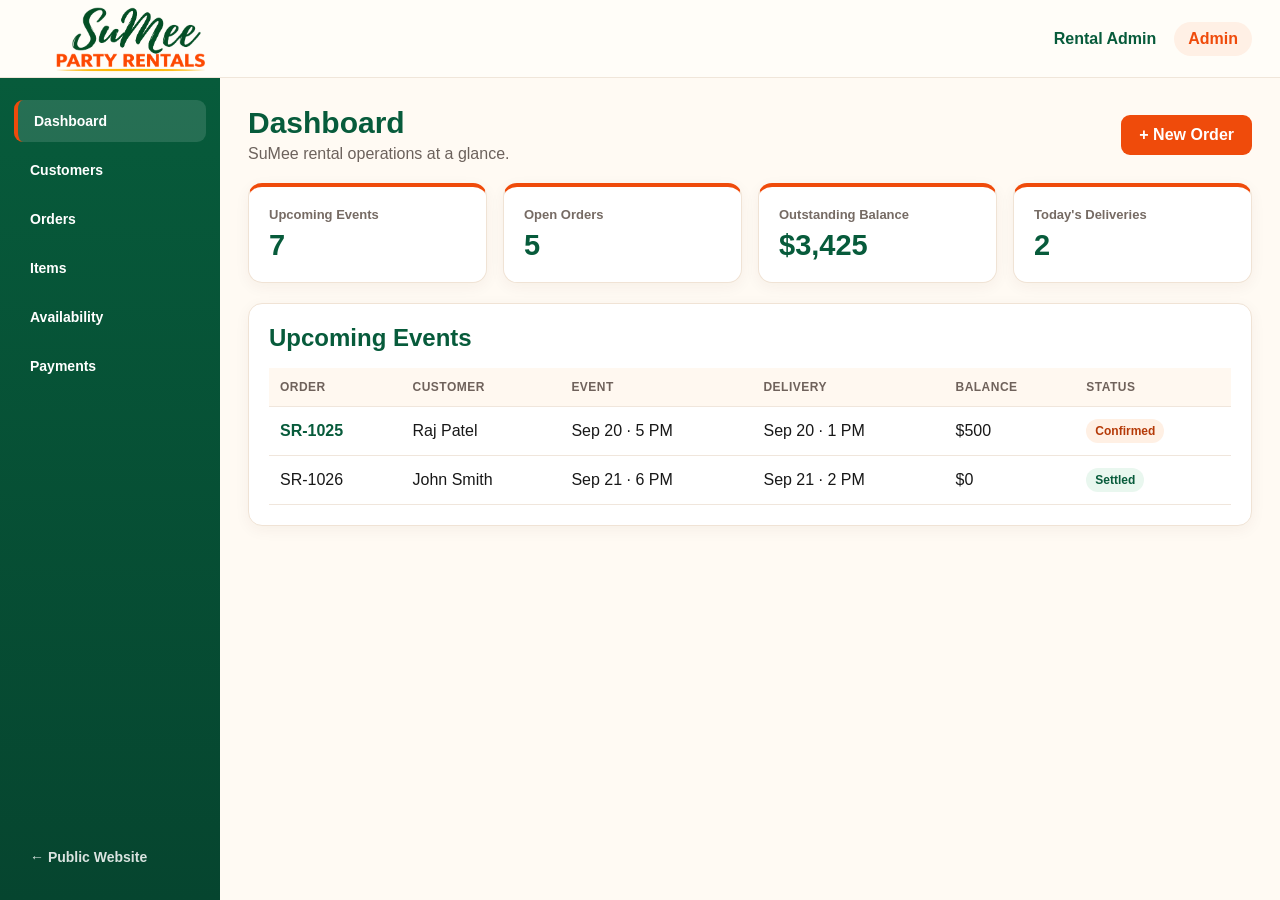
==== admin/index.html @ 7f3072c3 "Add files via upload" ====
<!doctype html><html><head><meta charset="utf-8"><meta name="viewport" content="width=device-width,initial-scale=1"><title>SuMee Admin</title><link rel="stylesheet" href="../css/styles.css"><link rel="stylesheet" href="admin.css"></head><body class="admin-body">
<header class="admin-header"><a href="../" class="admin-brand"><img src="../assets/images/sumee-logo.png" alt="SuMee Party Rentals"></a><div><strong>Rental Admin</strong><span class="admin-user">Admin</span></div></header>
<div class="admin-shell"><aside class="admin-sidebar"><button class="navtab active" data-page="dashboard">Dashboard</button><button class="navtab" data-page="customers">Customers</button><button class="navtab" data-page="orders">Orders</button><button class="navtab" data-page="items">Items</button><button class="navtab" data-page="availability">Availability</button><button class="navtab" data-page="payments">Payments</button><a href="../">← Public Website</a></aside><main class="admin-main">
<section class="page active" id="dashboard"><div class="page-head"><div><h1>Dashboard</h1><p>SuMee rental operations at a glance.</p></div><button class="primary" data-go="orders">+ New Order</button></div><div class="stats"><article><span>Upcoming Events</span><strong>7</strong></article><article><span>Open Orders</span><strong>5</strong></article><article><span>Outstanding Balance</span><strong>$3,425</strong></article><article><span>Today's Deliveries</span><strong>2</strong></article></div><div class="panel"><h2>Upcoming Events</h2><div class="table-wrap"><table><thead><tr><th>Order</th><th>Customer</th><th>Event</th><th>Delivery</th><th>Balance</th><th>Status</th></tr></thead><tbody><tr><td><a class="table-link">SR-1025</a></td><td>Raj Patel</td><td>Sep 20 · 5 PM</td><td>Sep 20 · 1 PM</td><td>$500</td><td><span class="pill confirmed">Confirmed</span></td></tr><tr><td>SR-1026</td><td>John Smith</td><td>Sep 21 · 6 PM</td><td>Sep 21 · 2 PM</td><td>$0</td><td><span class="pill settled">Settled</span></td></tr></tbody></table></div></div></section>
<section class="page" id="customers"><div class="page-head"><div><h1>Customers</h1><p>Customer details and rental history.</p></div><button class="primary" id="addCustomer">+ Add Customer</button></div><div class="toolbar"><input id="customerSearch" placeholder="Search name, phone, email or city..."></div><div class="panel"><div class="table-wrap"><table id="customerTable"><thead><tr><th>Customer</th><th>Phone</th><th>City</th><th>Email</th><th>Actions</th></tr></thead><tbody><tr><td>Raj Patel</td><td>469-555-1212</td><td>Frisco</td><td>raj@example.com</td><td><button class="text-btn" data-action="history">View Orders</button> <button class="text-btn" data-action="neworder">New Order</button></td></tr><tr><td>Amy Jones</td><td>972-555-1414</td><td>Prosper</td><td>amy@example.com</td><td><button class="text-btn" data-action="history">View Orders</button> <button class="text-btn" data-action="neworder">New Order</button></td></tr></tbody></table></div></div></section>
<section class="page" id="orders"><div class="page-head"><div><h1>Orders</h1><p>Create orders, reserve inventory and track balances.</p></div><button class="primary" id="showOrderForm">+ New Order</button></div><div class="panel order-form" id="orderForm"><h2>New Order <span class="order-number">SR-1028</span></h2><div class="form-grid"><label>Customer<select><option>Raj Patel</option><option>Amy Jones</option></select></label><label>Event Date / Time<input type="datetime-local" value="2026-10-10T17:00"></label><label>Event Address<input value="456 Event Drive"></label><label>Event City<input value="McKinney"></label><label>Delivery Requested<input type="datetime-local" value="2026-10-10T13:00"></label><label>Pickup Requested<input id="pickup" type="datetime-local" value="2026-10-11T10:00"></label></div><div class="release-note">Inventory available again: <strong id="releaseTime">Oct 11, 2026 · 12:00 PM</strong> <small>(pickup + 2 hours)</small></div><h3>Rental Items</h3><div class="table-wrap"><table id="orderItems"><thead><tr><th>Item</th><th>Available</th><th>Qty</th><th>Unit Price</th><th>Item Amount</th><th></th></tr></thead><tbody></tbody></table></div><button class="secondary" id="addItem">+ Add Item</button><div class="pricing"><label>Suggested Price<strong id="suggested">$0.00</strong></label><label>Setup Fee<input class="money" id="setup" type="number" value="100"></label><label>Delivery Fee<input class="money" id="delivery" type="number" value="75"></label><label>Discount<input class="money" id="discount" type="number" value="50"></label><label class="total">Total Amount<strong id="total">$125.00</strong></label><label>Amount Received<strong id="received">$0.00</strong></label><label class="balance">Amount Pending<strong id="pending">$125.00</strong></label></div><label>Notes<textarea placeholder="Internal order notes..."></textarea></label><div class="form-actions"><button class="secondary">Save Draft</button><button class="primary">Confirm Order</button></div></div><div class="panel"><h2>Recent Orders</h2><div class="table-wrap"><table><thead><tr><th>Order</th><th>Customer</th><th>Event</th><th>Total</th><th>Balance</th><th>Order Status</th><th>Payment</th></tr></thead><tbody><tr><td>SR-1027</td><td>Amy Jones</td><td>Sep 22</td><td>$975</td><td>$0</td><td>Confirmed</td><td><span class="pill settled">Settled</span></td></tr></tbody></table></div></div></section>
<section class="page" id="items"><div class="page-head"><div><h1>Items</h1><p>Manage rental inventory and standard pricing.</p></div><button class="primary" id="newItem">+ Add Item</button></div><div class="panel"><div class="table-wrap"><table><thead><tr><th>Item</th><th>Description</th><th>Total Qty</th><th>Unit Price</th><th>Active</th><th></th></tr></thead><tbody id="itemsBody"></tbody></table></div></div></section>
<section class="page" id="availability"><div class="page-head"><div><h1>Availability</h1><p>Check inventory for any rental window. Pickup includes your 2-hour return buffer.</p></div></div><div class="panel"><div class="availability-form"><label>Needed From<input type="datetime-local" value="2026-10-17T13:00"></label><label>Expected Pickup<input type="datetime-local" value="2026-10-18T10:00"></label><button class="primary">Check Availability</button></div><div class="table-wrap"><table><thead><tr><th>Item</th><th>Total</th><th>Reserved</th><th>Available</th></tr></thead><tbody><tr><td>White Resin Chair</td><td>150</td><td>50</td><td><strong>100</strong></td></tr><tr><td>6' Rectangle Table</td><td>25</td><td>12</td><td><strong>13</strong></td></tr><tr><td>20×30 Tent</td><td>2</td><td>2</td><td><strong class="danger">0</strong></td></tr></tbody></table></div></div></section>
<section class="page" id="payments"><div class="page-head"><div><h1>Payments</h1><p>Track deposits, partial payments and refunds.</p></div><button class="primary" id="addPayment">+ Add Payment</button></div><div class="panel"><div class="table-wrap"><table><thead><tr><th>Date</th><th>Order</th><th>Customer</th><th>Type</th><th>Method</th><th>Reference / Notes</th><th>Amount</th></tr></thead><tbody><tr><td>Sep 18</td><td>SR-1025</td><td>Raj Patel</td><td>Payment</td><td>Zelle</td><td>Deposit</td><td>$300</td></tr><tr><td>Sep 25</td><td>SR-1025</td><td>Raj Patel</td><td>Payment</td><td>Cash</td><td>Partial</td><td>$100</td></tr></tbody></table></div></div></section>
</main></div><dialog id="modal"><button class="modal-close">×</button><div id="modalContent"></div></dialog><script src="admin.js"></script></body></html>
---- css/styles.css ----
:root{
  --green:#075b3b; --green2:#0b7048; --orange:#ef4b0b; --red:#9f1418;
  --ink:#181818; --cream:#fffaf1; --line:#eed9c4; --white:#fff;
}
*{box-sizing:border-box}
html{scroll-behavior:smooth}
body{margin:0;font-family:Inter,Arial,sans-serif;color:var(--ink);background:#fffdf8}
img{max-width:100%;display:block}
a{text-decoration:none;color:inherit}
.container{width:min(1460px,94vw);margin:auto}

.site-header{position:sticky;top:0;z-index:50;background:rgba(255,253,248,.96);backdrop-filter:blur(9px);border-bottom:1px solid #f0e6da}
.nav-wrap{height:86px;display:flex;align-items:center;gap:24px}
.brand{width:300px;align-self:stretch;display:flex;align-items:center}
.brand img{width:275px;height:82px;object-fit:contain;object-position:left center}
.nav{display:flex;align-items:stretch;justify-content:center;gap:20px;flex:1;height:100%}
.nav a{display:flex;align-items:center;padding:0 6px;font-weight:600;font-size:14px;position:relative}
.nav a.active:after,.nav a:hover:after{content:"";height:4px;background:var(--orange);position:absolute;left:4px;right:4px;bottom:0}
.header-call{display:flex;align-items:center;gap:10px;background:var(--orange);color:#fff;padding:11px 22px;border-radius:40px;font-size:14px;line-height:1.25;box-shadow:0 8px 22px #ef4b0b25}
.header-call>span:first-child{font-size:25px}.menu-button{display:none;border:0;background:transparent;font-size:28px}

.hero{min-height:400px;position:relative;overflow:hidden;background:#fff3e5}
.hero-media{position:absolute;inset:0;background:
  linear-gradient(90deg,#fffaf1 0%,#fffaf1 24%,rgba(255,250,241,.96) 29%,rgba(255,250,241,.58) 38%,rgba(255,250,241,0) 51%),
  url("../assets/images/hero-event.jpg") center right/cover no-repeat}
.hero-grid{min-height:400px;display:grid;grid-template-columns:44% 56%;align-items:center;position:relative;z-index:1}
.hero-copy{padding:26px 0}
.hero-panel{max-width:560px;text-align:center}
.hero-panel h1{color:#8f1418;font-size:31px;line-height:1.18;margin:0 auto 16px;max-width:540px;font-weight:800}
.inventory-line{font-size:18px;font-weight:700;color:#064b32;margin:0 0 14px}
.tagline{font-family:Pacifico,cursive;color:var(--orange);font-size:28px;margin:0 0 18px}
.tagline span{font-family:Arial}
.hero-actions{display:flex;gap:14px;justify-content:center}
.btn{display:inline-flex;align-items:center;justify-content:center;gap:10px;color:#fff;border-radius:32px;min-height:57px;padding:9px 23px;font-weight:700;box-shadow:0 8px 20px #0001}
.btn-orange{background:var(--orange)}.btn-green{background:var(--green)}
.btn:first-letter{font-size:24px}.btn span{line-height:1.2}

.trust-strip{background:#fffaf4;border-top:1px solid #f5e5d3;border-bottom:1px solid #f4e1ce}
.trust-grid{min-height:75px;display:grid;grid-template-columns:repeat(5,1fr);align-items:center}
.trust-item{min-height:48px;display:flex;justify-content:center;align-items:center;gap:14px;font-size:14px;border-right:1px solid #e9d9c7}
.trust-item:last-child{border:0}.trust-icon{font-size:29px;color:var(--red)}
.trust-item strong{font-size:15px}

.content-section{padding:10px 0 0;background:linear-gradient(180deg,#fffdf8,#fffaf3)}
.section-title{display:flex;align-items:center;justify-content:center;gap:22px;margin:0 0 10px}
.section-title span{height:2px;flex:0 1 170px;background:linear-gradient(90deg,transparent,var(--orange))}
.section-title span:last-child{background:linear-gradient(90deg,var(--orange),transparent)}
.section-title h2,.quote-card h2,.events-block h3,.service-areas h3{font-family:Pacifico,cursive;color:var(--green);font-weight:400}
.section-title h2{font-size:32px;margin:0}.section-title.compact{margin-top:10px}
.main-layout{display:grid;grid-template-columns:minmax(0,1fr) 370px;gap:24px;align-items:start}
.rental-grid{display:grid;grid-template-columns:repeat(5,1fr);gap:15px}
.rental-card{border-radius:12px;overflow:hidden;background:#fff;box-shadow:0 4px 12px #0001}
.rental-card img{width:100%;aspect-ratio:1.45/1;object-fit:cover}
.rental-card div{background:linear-gradient(90deg,var(--red),var(--orange));color:#fff;text-align:center;padding:7px 5px;font-weight:800}

.event-service-row{display:grid;grid-template-columns:minmax(0,2fr) minmax(260px,.9fr);gap:22px;margin-top:11px}
.events-block h3,.service-areas h3{font-size:26px;margin:0 0 7px}
.event-types{display:grid;grid-template-columns:repeat(5,1fr);gap:10px}
.event-type{text-align:center;font-size:13px;font-weight:600}
.event-type img{width:100%;aspect-ratio:1.5/1;object-fit:cover;border-radius:8px;margin-bottom:4px}
.area-grid{display:grid;grid-template-columns:1fr 1fr;gap:8px 14px;font-size:15px}
.area-grid span{white-space:nowrap}.area-grid span::first-letter{color:var(--orange)}

.quote-card{position:sticky;top:100px;background:#fff;border:1px solid #f1e6dc;border-radius:16px;padding:14px 18px;box-shadow:0 5px 18px #57240d12}
.quote-card h2{text-align:center;font-size:35px;margin:0}.quote-card>p{text-align:center;font-size:13px;margin:1px 0 12px}
.form-row{display:grid;grid-template-columns:1fr 1fr;gap:10px;margin-bottom:10px}
input,select,textarea{width:100%;font:inherit;border:1px solid #d9d9d9;border-radius:8px;padding:11px 12px;background:#fff}
textarea{height:102px;resize:vertical;margin-bottom:10px}
.send-button{width:100%;border:0;background:var(--orange);color:#fff;border-radius:8px;padding:12px;font-size:17px;font-weight:800;cursor:pointer}
.contact-links{display:flex;flex-direction:column;gap:6px;margin-top:12px;font-size:12px;text-align:center;color:var(--green)}

.gallery-shell{position:relative;display:flex;align-items:center}
.gallery-track{display:flex;gap:12px;overflow:hidden;scroll-behavior:smooth;padding:3px 0;width:100%}
.gallery-card{flex:0 0 calc((100% - 48px)/5);border:0;padding:0;background:transparent;cursor:pointer}
.gallery-card img{width:100%;aspect-ratio:1.55/1;object-fit:cover;border-radius:9px;box-shadow:0 3px 10px #0002}
.gallery-arrow{position:absolute;z-index:2;width:38px;height:38px;border-radius:50%;border:0;background:var(--green);color:#fff;font-size:28px;display:grid;place-items:center;cursor:pointer;box-shadow:0 3px 12px #0002}
.gallery-arrow.left{left:-17px}.gallery-arrow.right{right:-17px}
.gallery-dots{display:flex;justify-content:center;gap:7px;margin:10px 0 0}
.gallery-dots span{width:8px;height:8px;border-radius:50%;background:#c7c3bd}.gallery-dots span.active{background:var(--orange)}

.about{margin:18px 0 30px;padding:18px 24px;border-top:1px solid var(--line);text-align:center}
.about h2{margin:0 0 5px;color:var(--green)}.about p{margin:0 auto;max-width:900px;color:#444;line-height:1.55}

footer{background:linear-gradient(90deg,#075c3c,#073f2d);color:#fff;padding:14px 0 8px}
.footer-row{display:grid;grid-template-columns:1fr 1.8fr 1.2fr;align-items:center;gap:20px}
.footer-brand,.footer-tagline{font-family:Pacifico,cursive;font-size:24px}.footer-tagline{text-align:right}
footer a{text-decoration:underline}.copyright{text-align:center;font-size:11px;margin-top:8px;opacity:.9}

dialog{border:0;border-radius:14px;padding:12px;background:#fff;max-width:min(1000px,92vw);box-shadow:0 20px 70px #0008}
dialog::backdrop{background:#000b}dialog img{max-height:78vh;margin:auto;border-radius:10px}
dialog p{text-align:center;margin:9px 35px 2px;font-weight:600}#dialogClose{position:absolute;right:8px;top:5px;border:0;background:#fff;border-radius:50%;width:34px;height:34px;font-size:25px;cursor:pointer}

@media(max-width:1100px){
  .brand{width:220px}.brand img{width:210px}.nav{gap:8px}.header-call{padding:10px 13px}
  .main-layout{grid-template-columns:1fr}.quote-card{position:static;max-width:650px;margin:18px auto}
  .rental-grid{grid-template-columns:repeat(3,1fr)}
}
@media(max-width:820px){
  .site-header{position:relative}.nav-wrap{height:76px}.brand{width:220px}
  .menu-button{display:block;margin-left:auto}.header-call{display:none}
  .nav{display:none;position:absolute;left:3vw;right:3vw;top:75px;height:auto;background:#fff;flex-direction:column;align-items:stretch;padding:12px;box-shadow:0 14px 30px #0002;border-radius:10px}
  .nav.open{display:flex}.nav a{padding:12px}
  .hero-media{background:linear-gradient(180deg,rgba(255,250,241,.88),rgba(255,250,241,.82)),url("../assets/images/hero-event.jpg") center/cover}
  .hero-grid{grid-template-columns:1fr;min-height:430px}.hero-panel{margin:auto}.hero-copy{padding:32px 12px}
  .trust-grid{grid-template-columns:repeat(2,1fr)}.trust-item{border-bottom:1px solid #e9d9c7}
  .rental-grid{grid-template-columns:repeat(2,1fr)}
  .event-service-row{grid-template-columns:1fr}.event-types{grid-template-columns:repeat(3,1fr)}
  .gallery-card{flex-basis:calc((100% - 24px)/3)}.footer-row{grid-template-columns:1fr;text-align:center}.footer-tagline{text-align:center}
}
@media(max-width:520px){
  .container{width:min(94vw,100%)}
  .brand img{width:190px}.hero-panel h1{font-size:25px}.inventory-line{font-size:15px}.tagline{font-size:23px}
  .hero-actions{flex-direction:column;align-items:center}.btn{width:min(310px,100%)}
  .trust-grid{grid-template-columns:1fr 1fr}.trust-item{justify-content:flex-start;padding-left:15px}
  .rental-grid{grid-template-columns:1fr 1fr;gap:9px}.event-types{grid-template-columns:1fr 1fr}
  .gallery-card{flex-basis:calc((100% - 12px)/2)}.form-row{grid-template-columns:1fr}
}
---- admin/admin.css ----
.admin-body{background:#fffaf3}.admin-header{height:78px;display:flex;align-items:center;justify-content:space-between;padding:0 28px;background:rgba(255,253,248,.98);border-bottom:1px solid #f0e6da;position:sticky;top:0;z-index:10}.admin-brand img{width:205px;height:68px;object-fit:contain}.admin-header>div{display:flex;gap:18px;align-items:center;color:var(--green)}.admin-user{background:#fff0e5;color:var(--orange);padding:8px 14px;border-radius:20px;font-weight:700}.admin-shell{display:grid;grid-template-columns:220px 1fr;min-height:calc(100vh - 78px)}.admin-sidebar{background:linear-gradient(180deg,var(--green),#06452f);padding:22px 14px;display:flex;flex-direction:column;gap:7px}.admin-sidebar button,.admin-sidebar a{border:0;background:transparent;color:#fff;text-align:left;padding:13px 16px;border-radius:9px;font-weight:700;cursor:pointer;font-size:14px}.admin-sidebar button:hover,.admin-sidebar button.active{background:#ffffff20;border-left:4px solid var(--orange)}.admin-sidebar a{margin-top:auto;opacity:.85}.admin-main{padding:28px;max-width:1500px;width:100%}.page{display:none}.page.active{display:block}.page-head{display:flex;align-items:center;justify-content:space-between;margin-bottom:20px}.page-head h1{margin:0;color:var(--green);font-size:30px}.page-head p{margin:5px 0 0;color:#6c625c}.primary,.secondary,.text-btn{cursor:pointer;font:inherit}.primary{border:0;background:var(--orange);color:#fff;padding:11px 18px;border-radius:9px;font-weight:800}.secondary{border:1px solid var(--green);background:#fff;color:var(--green);padding:9px 14px;border-radius:8px;font-weight:800}.text-btn{border:0;background:none;color:var(--green);font-weight:800;padding:3px}.stats{display:grid;grid-template-columns:repeat(4,1fr);gap:16px;margin-bottom:20px}.stats article,.panel{background:#fff;border:1px solid #f0e3d5;border-radius:14px;box-shadow:0 4px 15px #57240d0d}.stats article{padding:20px;border-top:4px solid var(--orange)}.stats span{display:block;color:#766b64;font-size:13px;font-weight:700}.stats strong{display:block;color:var(--green);font-size:29px;margin-top:7px}.panel{padding:20px;margin-bottom:20px}.panel h2{color:var(--green);margin:0 0 16px}.panel h3{color:var(--green);margin:24px 0 10px}.table-wrap{overflow:auto}table{width:100%;border-collapse:collapse;min-width:680px}th{text-align:left;color:#6f625b;font-size:12px;text-transform:uppercase;letter-spacing:.04em;background:#fff8f0}th,td{padding:12px 11px;border-bottom:1px solid #f0e6dc}tbody tr:hover{background:#fffaf4}.table-link{color:var(--green);font-weight:800}.pill{display:inline-block;padding:5px 9px;border-radius:20px;font-size:12px;font-weight:800}.pill.confirmed{background:#fff0e4;color:#b53a08}.pill.settled{background:#e9f7ef;color:var(--green)}.toolbar{margin-bottom:14px}.toolbar input{max-width:480px}.form-grid{display:grid;grid-template-columns:repeat(2,1fr);gap:13px}.form-grid label,.availability-form label,.order-form>label{font-size:13px;font-weight:700;color:#5e544e}.form-grid input,.form-grid select{margin-top:5px}.release-note{margin:14px 0;padding:11px 13px;background:#edf7f1;border-left:4px solid var(--green);border-radius:6px}.release-note small{color:#70655f}.pricing{width:min(520px,100%);margin:20px 0 20px auto;background:#fffaf4;border:1px solid #f0dfcf;border-radius:12px;padding:15px}.pricing label{display:grid;grid-template-columns:1fr 150px;align-items:center;min-height:42px;border-bottom:1px solid #f0e3d8}.pricing label:last-child{border:0}.pricing strong{text-align:right}.pricing .money{height:34px;padding:6px;text-align:right}.pricing .total{font-size:17px;color:var(--green);font-weight:800}.pricing .balance{font-size:17px;color:var(--red);font-weight:800}.form-actions{display:flex;justify-content:flex-end;gap:10px;margin-top:14px}.order-number{float:right;font-size:14px;color:var(--orange);background:#fff0e5;padding:7px 10px;border-radius:20px}.availability-form{display:grid;grid-template-columns:1fr 1fr auto;gap:12px;align-items:end;margin-bottom:20px}.danger{color:var(--red)}dialog{width:min(620px,92vw);padding:24px}dialog .modal-close{position:absolute;right:12px;top:10px;border:0;background:none;font-size:25px;cursor:pointer}.modal-grid{display:grid;grid-template-columns:1fr 1fr;gap:12px}.modal-grid label{font-size:13px;font-weight:700}.modal-grid input,.modal-grid select{margin-top:5px}.modal-grid .wide{grid-column:1/-1}.modal-actions{display:flex;justify-content:flex-end;gap:8px;margin-top:18px}
@media(max-width:900px){.admin-shell{grid-template-columns:1fr}.admin-sidebar{flex-direction:row;overflow:auto;padding:9px;position:sticky;top:78px;z-index:8}.admin-sidebar button,.admin-sidebar a{white-space:nowrap;padding:10px}.admin-sidebar a{margin:0}.stats{grid-template-columns:1fr 1fr}.admin-main{padding:18px}.availability-form{grid-template-columns:1fr 1fr}.availability-form button{grid-column:1/-1}.form-grid{grid-template-columns:1fr}}
@media(max-width:540px){.admin-header{padding:0 12px}.admin-brand img{width:155px}.admin-header strong{display:none}.stats{grid-template-columns:1fr}.page-head{align-items:flex-start;gap:12px}.page-head .primary{white-space:nowrap}.admin-main{padding:12px}.modal-grid{grid-template-columns:1fr}.modal-grid .wide{grid-column:auto}}
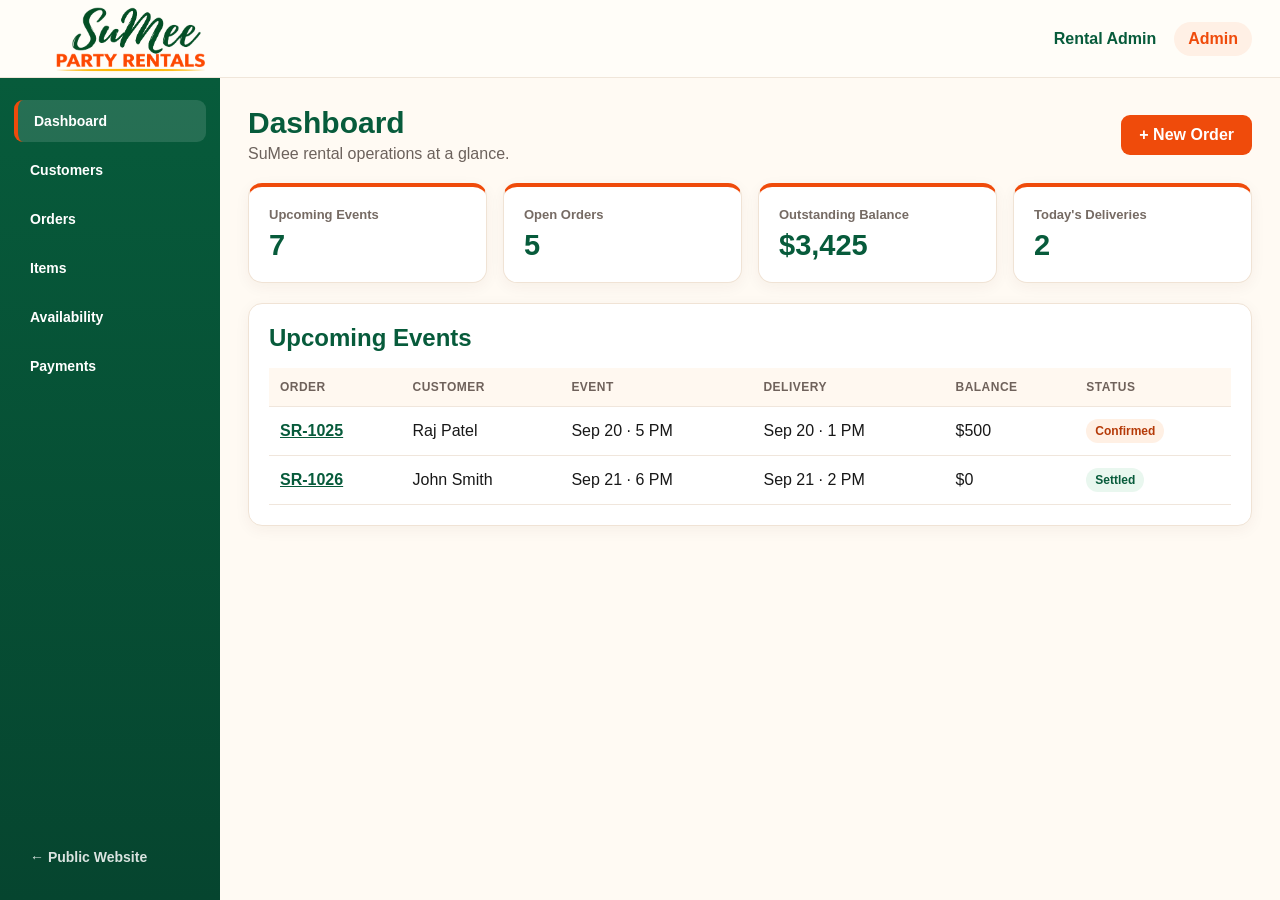
==== commit 33617768: "Add files via upload" ====
--- a/admin/index.html
+++ b/admin/index.html
@@ -1,9 +1,9 @@
 <!doctype html><html><head><meta charset="utf-8"><meta name="viewport" content="width=device-width,initial-scale=1"><title>SuMee Admin</title><link rel="stylesheet" href="../css/styles.css"><link rel="stylesheet" href="admin.css"></head><body class="admin-body">
 <header class="admin-header"><a href="../" class="admin-brand"><img src="../assets/images/sumee-logo.png" alt="SuMee Party Rentals"></a><div><strong>Rental Admin</strong><span class="admin-user">Admin</span></div></header>
 <div class="admin-shell"><aside class="admin-sidebar"><button class="navtab active" data-page="dashboard">Dashboard</button><button class="navtab" data-page="customers">Customers</button><button class="navtab" data-page="orders">Orders</button><button class="navtab" data-page="items">Items</button><button class="navtab" data-page="availability">Availability</button><button class="navtab" data-page="payments">Payments</button><a href="../">← Public Website</a></aside><main class="admin-main">
-<section class="page active" id="dashboard"><div class="page-head"><div><h1>Dashboard</h1><p>SuMee rental operations at a glance.</p></div><button class="primary" data-go="orders">+ New Order</button></div><div class="stats"><article><span>Upcoming Events</span><strong>7</strong></article><article><span>Open Orders</span><strong>5</strong></article><article><span>Outstanding Balance</span><strong>$3,425</strong></article><article><span>Today's Deliveries</span><strong>2</strong></article></div><div class="panel"><h2>Upcoming Events</h2><div class="table-wrap"><table><thead><tr><th>Order</th><th>Customer</th><th>Event</th><th>Delivery</th><th>Balance</th><th>Status</th></tr></thead><tbody><tr><td><a class="table-link">SR-1025</a></td><td>Raj Patel</td><td>Sep 20 · 5 PM</td><td>Sep 20 · 1 PM</td><td>$500</td><td><span class="pill confirmed">Confirmed</span></td></tr><tr><td>SR-1026</td><td>John Smith</td><td>Sep 21 · 6 PM</td><td>Sep 21 · 2 PM</td><td>$0</td><td><span class="pill settled">Settled</span></td></tr></tbody></table></div></div></section>
+<section class="page active" id="dashboard"><div class="page-head"><div><h1>Dashboard</h1><p>SuMee rental operations at a glance.</p></div><button class="primary" data-go="orders">+ New Order</button></div><div class="stats"><article><span>Upcoming Events</span><strong>7</strong></article><article><span>Open Orders</span><strong>5</strong></article><article><span>Outstanding Balance</span><strong>$3,425</strong></article><article><span>Today's Deliveries</span><strong>2</strong></article></div><div class="panel"><h2>Upcoming Events</h2><div class="table-wrap"><table><thead><tr><th>Order</th><th>Customer</th><th>Event</th><th>Delivery</th><th>Balance</th><th>Status</th></tr></thead><tbody><tr><td><button class="order-link" data-order-id="SR-1025">SR-1025</button></td><td>Raj Patel</td><td>Sep 20 · 5 PM</td><td>Sep 20 · 1 PM</td><td>$500</td><td><span class="pill confirmed">Confirmed</span></td></tr><tr><td><button class="order-link" data-order-id="SR-1026">SR-1026</button></td><td>John Smith</td><td>Sep 21 · 6 PM</td><td>Sep 21 · 2 PM</td><td>$0</td><td><span class="pill settled">Settled</span></td></tr></tbody></table></div></div></section>
 <section class="page" id="customers"><div class="page-head"><div><h1>Customers</h1><p>Customer details and rental history.</p></div><button class="primary" id="addCustomer">+ Add Customer</button></div><div class="toolbar"><input id="customerSearch" placeholder="Search name, phone, email or city..."></div><div class="panel"><div class="table-wrap"><table id="customerTable"><thead><tr><th>Customer</th><th>Phone</th><th>City</th><th>Email</th><th>Actions</th></tr></thead><tbody><tr><td>Raj Patel</td><td>469-555-1212</td><td>Frisco</td><td>raj@example.com</td><td><button class="text-btn" data-action="history">View Orders</button> <button class="text-btn" data-action="neworder">New Order</button></td></tr><tr><td>Amy Jones</td><td>972-555-1414</td><td>Prosper</td><td>amy@example.com</td><td><button class="text-btn" data-action="history">View Orders</button> <button class="text-btn" data-action="neworder">New Order</button></td></tr></tbody></table></div></div></section>
-<section class="page" id="orders"><div class="page-head"><div><h1>Orders</h1><p>Create orders, reserve inventory and track balances.</p></div><button class="primary" id="showOrderForm">+ New Order</button></div><div class="panel order-form" id="orderForm"><h2>New Order <span class="order-number">SR-1028</span></h2><div class="form-grid"><label>Customer<select><option>Raj Patel</option><option>Amy Jones</option></select></label><label>Event Date / Time<input type="datetime-local" value="2026-10-10T17:00"></label><label>Event Address<input value="456 Event Drive"></label><label>Event City<input value="McKinney"></label><label>Delivery Requested<input type="datetime-local" value="2026-10-10T13:00"></label><label>Pickup Requested<input id="pickup" type="datetime-local" value="2026-10-11T10:00"></label></div><div class="release-note">Inventory available again: <strong id="releaseTime">Oct 11, 2026 · 12:00 PM</strong> <small>(pickup + 2 hours)</small></div><h3>Rental Items</h3><div class="table-wrap"><table id="orderItems"><thead><tr><th>Item</th><th>Available</th><th>Qty</th><th>Unit Price</th><th>Item Amount</th><th></th></tr></thead><tbody></tbody></table></div><button class="secondary" id="addItem">+ Add Item</button><div class="pricing"><label>Suggested Price<strong id="suggested">$0.00</strong></label><label>Setup Fee<input class="money" id="setup" type="number" value="100"></label><label>Delivery Fee<input class="money" id="delivery" type="number" value="75"></label><label>Discount<input class="money" id="discount" type="number" value="50"></label><label class="total">Total Amount<strong id="total">$125.00</strong></label><label>Amount Received<strong id="received">$0.00</strong></label><label class="balance">Amount Pending<strong id="pending">$125.00</strong></label></div><label>Notes<textarea placeholder="Internal order notes..."></textarea></label><div class="form-actions"><button class="secondary">Save Draft</button><button class="primary">Confirm Order</button></div></div><div class="panel"><h2>Recent Orders</h2><div class="table-wrap"><table><thead><tr><th>Order</th><th>Customer</th><th>Event</th><th>Total</th><th>Balance</th><th>Order Status</th><th>Payment</th></tr></thead><tbody><tr><td>SR-1027</td><td>Amy Jones</td><td>Sep 22</td><td>$975</td><td>$0</td><td>Confirmed</td><td><span class="pill settled">Settled</span></td></tr></tbody></table></div></div></section>
+<section class="page" id="orders"><div class="page-head"><div><h1>Orders</h1><p>Create orders, reserve inventory and track balances.</p></div><button class="primary" id="showOrderForm">+ New Order</button></div><div class="panel order-form" id="orderForm"><h2>New Order <span class="order-number">SR-1028</span></h2><div class="form-grid"><label>Customer<select><option>Raj Patel</option><option>Amy Jones</option></select></label><label>Event Date / Time<input type="datetime-local" value="2026-10-10T17:00"></label><label>Event Address<input value="456 Event Drive"></label><label>Event City<input value="McKinney"></label><label>Delivery Requested<input type="datetime-local" value="2026-10-10T13:00"></label><label>Pickup Requested<input id="pickup" type="datetime-local" value="2026-10-11T10:00"></label></div><div class="release-note">Inventory available again: <strong id="releaseTime">Oct 11, 2026 · 12:00 PM</strong> <small>(pickup + 2 hours)</small></div><h3>Rental Items</h3><div class="table-wrap"><table id="orderItems"><thead><tr><th>Item</th><th>Available</th><th>Qty</th><th>Unit Price</th><th>Item Amount</th><th></th></tr></thead><tbody></tbody></table></div><button class="secondary" id="addItem">+ Add Item</button><div class="pricing"><label>Suggested Price<strong id="suggested">$0.00</strong></label><label>Setup Fee<input class="money" id="setup" type="number" value="100"></label><label>Delivery Fee<input class="money" id="delivery" type="number" value="75"></label><label>Discount<input class="money" id="discount" type="number" value="50"></label><label class="total">Total Amount<strong id="total">$125.00</strong></label><label>Amount Received<strong id="received">$0.00</strong></label><label class="balance">Amount Pending<strong id="pending">$125.00</strong></label></div><label>Notes<textarea placeholder="Internal order notes..."></textarea></label><div class="form-actions"><button class="secondary">Save Draft</button><button class="primary">Confirm Order</button></div></div><div class="panel"><h2>Recent Orders</h2><div class="table-wrap"><table><thead><tr><th>Order</th><th>Customer</th><th>Event</th><th>Total</th><th>Balance</th><th>Order Status</th><th>Payment</th></tr></thead><tbody><tr><td><button class="order-link" data-order-id="SR-1027">SR-1027</button></td><td>Amy Jones</td><td>Sep 22</td><td>$975</td><td>$0</td><td>Confirmed</td><td><span class="pill settled">Settled</span></td></tr></tbody></table></div></div></section>
 <section class="page" id="items"><div class="page-head"><div><h1>Items</h1><p>Manage rental inventory and standard pricing.</p></div><button class="primary" id="newItem">+ Add Item</button></div><div class="panel"><div class="table-wrap"><table><thead><tr><th>Item</th><th>Description</th><th>Total Qty</th><th>Unit Price</th><th>Active</th><th></th></tr></thead><tbody id="itemsBody"></tbody></table></div></div></section>
 <section class="page" id="availability"><div class="page-head"><div><h1>Availability</h1><p>Check inventory for any rental window. Pickup includes your 2-hour return buffer.</p></div></div><div class="panel"><div class="availability-form"><label>Needed From<input type="datetime-local" value="2026-10-17T13:00"></label><label>Expected Pickup<input type="datetime-local" value="2026-10-18T10:00"></label><button class="primary">Check Availability</button></div><div class="table-wrap"><table><thead><tr><th>Item</th><th>Total</th><th>Reserved</th><th>Available</th></tr></thead><tbody><tr><td>White Resin Chair</td><td>150</td><td>50</td><td><strong>100</strong></td></tr><tr><td>6' Rectangle Table</td><td>25</td><td>12</td><td><strong>13</strong></td></tr><tr><td>20×30 Tent</td><td>2</td><td>2</td><td><strong class="danger">0</strong></td></tr></tbody></table></div></div></section>
 <section class="page" id="payments"><div class="page-head"><div><h1>Payments</h1><p>Track deposits, partial payments and refunds.</p></div><button class="primary" id="addPayment">+ Add Payment</button></div><div class="panel"><div class="table-wrap"><table><thead><tr><th>Date</th><th>Order</th><th>Customer</th><th>Type</th><th>Method</th><th>Reference / Notes</th><th>Amount</th></tr></thead><tbody><tr><td>Sep 18</td><td>SR-1025</td><td>Raj Patel</td><td>Payment</td><td>Zelle</td><td>Deposit</td><td>$300</td></tr><tr><td>Sep 25</td><td>SR-1025</td><td>Raj Patel</td><td>Payment</td><td>Cash</td><td>Partial</td><td>$100</td></tr></tbody></table></div></div></section>
--- a/admin/admin.css
+++ b/admin/admin.css
@@ -1,3 +1,9 @@
 .admin-body{background:#fffaf3}.admin-header{height:78px;display:flex;align-items:center;justify-content:space-between;padding:0 28px;background:rgba(255,253,248,.98);border-bottom:1px solid #f0e6da;position:sticky;top:0;z-index:10}.admin-brand img{width:205px;height:68px;object-fit:contain}.admin-header>div{display:flex;gap:18px;align-items:center;color:var(--green)}.admin-user{background:#fff0e5;color:var(--orange);padding:8px 14px;border-radius:20px;font-weight:700}.admin-shell{display:grid;grid-template-columns:220px 1fr;min-height:calc(100vh - 78px)}.admin-sidebar{background:linear-gradient(180deg,var(--green),#06452f);padding:22px 14px;display:flex;flex-direction:column;gap:7px}.admin-sidebar button,.admin-sidebar a{border:0;background:transparent;color:#fff;text-align:left;padding:13px 16px;border-radius:9px;font-weight:700;cursor:pointer;font-size:14px}.admin-sidebar button:hover,.admin-sidebar button.active{background:#ffffff20;border-left:4px solid var(--orange)}.admin-sidebar a{margin-top:auto;opacity:.85}.admin-main{padding:28px;max-width:1500px;width:100%}.page{display:none}.page.active{display:block}.page-head{display:flex;align-items:center;justify-content:space-between;margin-bottom:20px}.page-head h1{margin:0;color:var(--green);font-size:30px}.page-head p{margin:5px 0 0;color:#6c625c}.primary,.secondary,.text-btn{cursor:pointer;font:inherit}.primary{border:0;background:var(--orange);color:#fff;padding:11px 18px;border-radius:9px;font-weight:800}.secondary{border:1px solid var(--green);background:#fff;color:var(--green);padding:9px 14px;border-radius:8px;font-weight:800}.text-btn{border:0;background:none;color:var(--green);font-weight:800;padding:3px}.stats{display:grid;grid-template-columns:repeat(4,1fr);gap:16px;margin-bottom:20px}.stats article,.panel{background:#fff;border:1px solid #f0e3d5;border-radius:14px;box-shadow:0 4px 15px #57240d0d}.stats article{padding:20px;border-top:4px solid var(--orange)}.stats span{display:block;color:#766b64;font-size:13px;font-weight:700}.stats strong{display:block;color:var(--green);font-size:29px;margin-top:7px}.panel{padding:20px;margin-bottom:20px}.panel h2{color:var(--green);margin:0 0 16px}.panel h3{color:var(--green);margin:24px 0 10px}.table-wrap{overflow:auto}table{width:100%;border-collapse:collapse;min-width:680px}th{text-align:left;color:#6f625b;font-size:12px;text-transform:uppercase;letter-spacing:.04em;background:#fff8f0}th,td{padding:12px 11px;border-bottom:1px solid #f0e6dc}tbody tr:hover{background:#fffaf4}.table-link{color:var(--green);font-weight:800}.pill{display:inline-block;padding:5px 9px;border-radius:20px;font-size:12px;font-weight:800}.pill.confirmed{background:#fff0e4;color:#b53a08}.pill.settled{background:#e9f7ef;color:var(--green)}.toolbar{margin-bottom:14px}.toolbar input{max-width:480px}.form-grid{display:grid;grid-template-columns:repeat(2,1fr);gap:13px}.form-grid label,.availability-form label,.order-form>label{font-size:13px;font-weight:700;color:#5e544e}.form-grid input,.form-grid select{margin-top:5px}.release-note{margin:14px 0;padding:11px 13px;background:#edf7f1;border-left:4px solid var(--green);border-radius:6px}.release-note small{color:#70655f}.pricing{width:min(520px,100%);margin:20px 0 20px auto;background:#fffaf4;border:1px solid #f0dfcf;border-radius:12px;padding:15px}.pricing label{display:grid;grid-template-columns:1fr 150px;align-items:center;min-height:42px;border-bottom:1px solid #f0e3d8}.pricing label:last-child{border:0}.pricing strong{text-align:right}.pricing .money{height:34px;padding:6px;text-align:right}.pricing .total{font-size:17px;color:var(--green);font-weight:800}.pricing .balance{font-size:17px;color:var(--red);font-weight:800}.form-actions{display:flex;justify-content:flex-end;gap:10px;margin-top:14px}.order-number{float:right;font-size:14px;color:var(--orange);background:#fff0e5;padding:7px 10px;border-radius:20px}.availability-form{display:grid;grid-template-columns:1fr 1fr auto;gap:12px;align-items:end;margin-bottom:20px}.danger{color:var(--red)}dialog{width:min(620px,92vw);padding:24px}dialog .modal-close{position:absolute;right:12px;top:10px;border:0;background:none;font-size:25px;cursor:pointer}.modal-grid{display:grid;grid-template-columns:1fr 1fr;gap:12px}.modal-grid label{font-size:13px;font-weight:700}.modal-grid input,.modal-grid select{margin-top:5px}.modal-grid .wide{grid-column:1/-1}.modal-actions{display:flex;justify-content:flex-end;gap:8px;margin-top:18px}
 @media(max-width:900px){.admin-shell{grid-template-columns:1fr}.admin-sidebar{flex-direction:row;overflow:auto;padding:9px;position:sticky;top:78px;z-index:8}.admin-sidebar button,.admin-sidebar a{white-space:nowrap;padding:10px}.admin-sidebar a{margin:0}.stats{grid-template-columns:1fr 1fr}.admin-main{padding:18px}.availability-form{grid-template-columns:1fr 1fr}.availability-form button{grid-column:1/-1}.form-grid{grid-template-columns:1fr}}
 @media(max-width:540px){.admin-header{padding:0 12px}.admin-brand img{width:155px}.admin-header strong{display:none}.stats{grid-template-columns:1fr}.page-head{align-items:flex-start;gap:12px}.page-head .primary{white-space:nowrap}.admin-main{padding:12px}.modal-grid{grid-template-columns:1fr}.modal-grid .wide{grid-column:auto}}
+
+/* Order detail links and printable packing sheet */
+.order-link{background:none;border:0;padding:0;color:var(--green,#285943);font:inherit;font-weight:800;text-decoration:underline;cursor:pointer}.order-link:hover{color:var(--orange,#d86f2d)}
+.order-detail-head{display:flex;justify-content:space-between;gap:16px;align-items:flex-start;margin-bottom:16px}.order-detail-actions{display:flex;gap:8px;flex-wrap:wrap}.order-meta{display:grid;grid-template-columns:repeat(2,minmax(0,1fr));gap:10px 22px;margin:14px 0 20px}.order-meta div{padding:8px 0;border-bottom:1px solid #eee}.order-meta span{display:block;font-size:.78rem;color:#6d6d6d;text-transform:uppercase;letter-spacing:.04em}.order-meta strong{display:block;margin-top:3px}.packing-title{margin-top:20px}.order-summary{margin-left:auto;max-width:360px;margin-top:16px}.order-summary div{display:flex;justify-content:space-between;padding:5px 0}.order-summary .grand-total{font-size:1.08rem;font-weight:800;border-top:2px solid #ddd;margin-top:5px;padding-top:9px}.order-notes{margin-top:18px;padding:12px;background:#faf7ef;border-radius:8px}
+@media(max-width:650px){.order-detail-head{display:block}.order-detail-actions{margin-top:12px}.order-meta{grid-template-columns:1fr}}
+@media print{body *{visibility:hidden!important}#modal,#modal *{visibility:visible!important}#modal{position:absolute!important;inset:0!important;width:100%!important;max-width:none!important;height:auto!important;max-height:none!important;margin:0!important;border:0!important;box-shadow:none!important;padding:20px!important;overflow:visible!important;background:#fff!important}#modal::backdrop,.modal-close,.order-detail-actions{display:none!important}.order-link{text-decoration:none!important;color:#000!important}.admin-header,.admin-sidebar{display:none!important}.order-meta{grid-template-columns:1fr 1fr!important}table{width:100%!important;border-collapse:collapse!important}th,td{border-bottom:1px solid #bbb!important;padding:7px!important;text-align:left!important}}
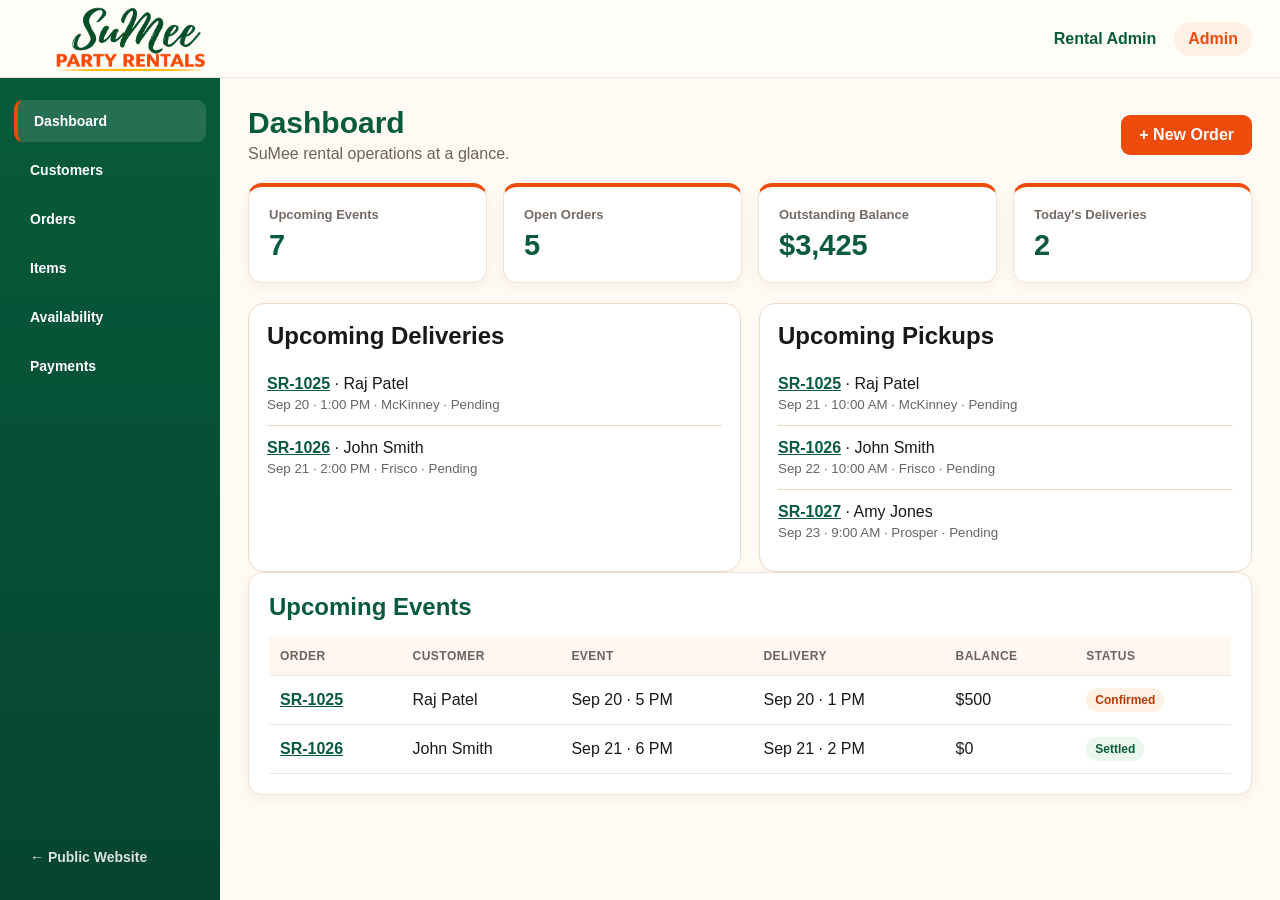
==== commit 41c19421: "Add files via upload" ====
--- a/admin/index.html
+++ b/admin/index.html
@@ -1,9 +1,9 @@
 <!doctype html><html><head><meta charset="utf-8"><meta name="viewport" content="width=device-width,initial-scale=1"><title>SuMee Admin</title><link rel="stylesheet" href="../css/styles.css"><link rel="stylesheet" href="admin.css"></head><body class="admin-body">
 <header class="admin-header"><a href="../" class="admin-brand"><img src="../assets/images/sumee-logo.png" alt="SuMee Party Rentals"></a><div><strong>Rental Admin</strong><span class="admin-user">Admin</span></div></header>
 <div class="admin-shell"><aside class="admin-sidebar"><button class="navtab active" data-page="dashboard">Dashboard</button><button class="navtab" data-page="customers">Customers</button><button class="navtab" data-page="orders">Orders</button><button class="navtab" data-page="items">Items</button><button class="navtab" data-page="availability">Availability</button><button class="navtab" data-page="payments">Payments</button><a href="../">← Public Website</a></aside><main class="admin-main">
-<section class="page active" id="dashboard"><div class="page-head"><div><h1>Dashboard</h1><p>SuMee rental operations at a glance.</p></div><button class="primary" data-go="orders">+ New Order</button></div><div class="stats"><article><span>Upcoming Events</span><strong>7</strong></article><article><span>Open Orders</span><strong>5</strong></article><article><span>Outstanding Balance</span><strong>$3,425</strong></article><article><span>Today's Deliveries</span><strong>2</strong></article></div><div class="panel"><h2>Upcoming Events</h2><div class="table-wrap"><table><thead><tr><th>Order</th><th>Customer</th><th>Event</th><th>Delivery</th><th>Balance</th><th>Status</th></tr></thead><tbody><tr><td><button class="order-link" data-order-id="SR-1025">SR-1025</button></td><td>Raj Patel</td><td>Sep 20 · 5 PM</td><td>Sep 20 · 1 PM</td><td>$500</td><td><span class="pill confirmed">Confirmed</span></td></tr><tr><td><button class="order-link" data-order-id="SR-1026">SR-1026</button></td><td>John Smith</td><td>Sep 21 · 6 PM</td><td>Sep 21 · 2 PM</td><td>$0</td><td><span class="pill settled">Settled</span></td></tr></tbody></table></div></div></section>
+<section class="page active" id="dashboard"><div class="page-head"><div><h1>Dashboard</h1><p>SuMee rental operations at a glance.</p></div><button class="primary" data-go="orders">+ New Order</button></div><div class="stats"><article><span>Upcoming Events</span><strong>7</strong></article><article><span>Open Orders</span><strong>5</strong></article><article><span>Outstanding Balance</span><strong>$3,425</strong></article><article><span>Today's Deliveries</span><strong>2</strong></article></div><div class="dispatch-grid"><div class="dispatch-card"><h2>Upcoming Deliveries</h2><div class="dispatch-item"><a class="order-link" href="?order=SR-1025" data-order-id="SR-1025">SR-1025</a> · Raj Patel<small>Sep 20 · 1:00 PM · McKinney · Pending</small></div><div class="dispatch-item"><a class="order-link" href="?order=SR-1026" data-order-id="SR-1026">SR-1026</a> · John Smith<small>Sep 21 · 2:00 PM · Frisco · Pending</small></div></div><div class="dispatch-card"><h2>Upcoming Pickups</h2><div class="dispatch-item"><a class="order-link" href="?order=SR-1025" data-order-id="SR-1025">SR-1025</a> · Raj Patel<small>Sep 21 · 10:00 AM · McKinney · Pending</small></div><div class="dispatch-item"><a class="order-link" href="?order=SR-1026" data-order-id="SR-1026">SR-1026</a> · John Smith<small>Sep 22 · 10:00 AM · Frisco · Pending</small></div><div class="dispatch-item"><a class="order-link" href="?order=SR-1027" data-order-id="SR-1027">SR-1027</a> · Amy Jones<small>Sep 23 · 9:00 AM · Prosper · Pending</small></div></div></div><div class="panel"><h2>Upcoming Events</h2><div class="table-wrap"><table><thead><tr><th>Order</th><th>Customer</th><th>Event</th><th>Delivery</th><th>Balance</th><th>Status</th></tr></thead><tbody><tr><td><a class="order-link" href="?order=SR-1025" data-order-id="SR-1025">SR-1025</a></td><td>Raj Patel</td><td>Sep 20 · 5 PM</td><td>Sep 20 · 1 PM</td><td>$500</td><td><span class="pill confirmed">Confirmed</span></td></tr><tr><td><a class="order-link" href="?order=SR-1026" data-order-id="SR-1026">SR-1026</a></td><td>John Smith</td><td>Sep 21 · 6 PM</td><td>Sep 21 · 2 PM</td><td>$0</td><td><span class="pill settled">Settled</span></td></tr></tbody></table></div></div></section>
 <section class="page" id="customers"><div class="page-head"><div><h1>Customers</h1><p>Customer details and rental history.</p></div><button class="primary" id="addCustomer">+ Add Customer</button></div><div class="toolbar"><input id="customerSearch" placeholder="Search name, phone, email or city..."></div><div class="panel"><div class="table-wrap"><table id="customerTable"><thead><tr><th>Customer</th><th>Phone</th><th>City</th><th>Email</th><th>Actions</th></tr></thead><tbody><tr><td>Raj Patel</td><td>469-555-1212</td><td>Frisco</td><td>raj@example.com</td><td><button class="text-btn" data-action="history">View Orders</button> <button class="text-btn" data-action="neworder">New Order</button></td></tr><tr><td>Amy Jones</td><td>972-555-1414</td><td>Prosper</td><td>amy@example.com</td><td><button class="text-btn" data-action="history">View Orders</button> <button class="text-btn" data-action="neworder">New Order</button></td></tr></tbody></table></div></div></section>
-<section class="page" id="orders"><div class="page-head"><div><h1>Orders</h1><p>Create orders, reserve inventory and track balances.</p></div><button class="primary" id="showOrderForm">+ New Order</button></div><div class="panel order-form" id="orderForm"><h2>New Order <span class="order-number">SR-1028</span></h2><div class="form-grid"><label>Customer<select><option>Raj Patel</option><option>Amy Jones</option></select></label><label>Event Date / Time<input type="datetime-local" value="2026-10-10T17:00"></label><label>Event Address<input value="456 Event Drive"></label><label>Event City<input value="McKinney"></label><label>Delivery Requested<input type="datetime-local" value="2026-10-10T13:00"></label><label>Pickup Requested<input id="pickup" type="datetime-local" value="2026-10-11T10:00"></label></div><div class="release-note">Inventory available again: <strong id="releaseTime">Oct 11, 2026 · 12:00 PM</strong> <small>(pickup + 2 hours)</small></div><h3>Rental Items</h3><div class="table-wrap"><table id="orderItems"><thead><tr><th>Item</th><th>Available</th><th>Qty</th><th>Unit Price</th><th>Item Amount</th><th></th></tr></thead><tbody></tbody></table></div><button class="secondary" id="addItem">+ Add Item</button><div class="pricing"><label>Suggested Price<strong id="suggested">$0.00</strong></label><label>Setup Fee<input class="money" id="setup" type="number" value="100"></label><label>Delivery Fee<input class="money" id="delivery" type="number" value="75"></label><label>Discount<input class="money" id="discount" type="number" value="50"></label><label class="total">Total Amount<strong id="total">$125.00</strong></label><label>Amount Received<strong id="received">$0.00</strong></label><label class="balance">Amount Pending<strong id="pending">$125.00</strong></label></div><label>Notes<textarea placeholder="Internal order notes..."></textarea></label><div class="form-actions"><button class="secondary">Save Draft</button><button class="primary">Confirm Order</button></div></div><div class="panel"><h2>Recent Orders</h2><div class="table-wrap"><table><thead><tr><th>Order</th><th>Customer</th><th>Event</th><th>Total</th><th>Balance</th><th>Order Status</th><th>Payment</th></tr></thead><tbody><tr><td><button class="order-link" data-order-id="SR-1027">SR-1027</button></td><td>Amy Jones</td><td>Sep 22</td><td>$975</td><td>$0</td><td>Confirmed</td><td><span class="pill settled">Settled</span></td></tr></tbody></table></div></div></section>
+<section class="page" id="orders"><div class="page-head"><div><h1>Orders</h1><p>Create orders, reserve inventory and track balances.</p></div><button class="primary" id="showOrderForm">+ New Order</button></div><div class="panel order-form" id="orderForm"><h2>New Order <span class="order-number">SR-1028</span></h2><div class="form-grid"><label>Customer<select><option>Raj Patel</option><option>Amy Jones</option></select></label><label>Event Date / Time<input type="datetime-local" value="2026-10-10T17:00"></label><label>Event Address<input value="456 Event Drive"></label><label>Event City<input value="McKinney"></label><label>Delivery Requested<input type="datetime-local" value="2026-10-10T13:00"></label><label>Pickup Requested<input id="pickup" type="datetime-local" value="2026-10-11T10:00"></label></div><div class="release-note">Inventory available again: <strong id="releaseTime">Oct 11, 2026 · 12:00 PM</strong> <small>(pickup + 2 hours)</small></div><h3>Rental Items</h3><div class="table-wrap"><table id="orderItems"><thead><tr><th>Item</th><th>Available</th><th>Qty</th><th>Unit Price</th><th>Item Amount</th><th></th></tr></thead><tbody></tbody></table></div><button class="secondary" id="addItem">+ Add Item</button><div class="pricing"><label>Suggested Price<strong id="suggested">$0.00</strong></label><label>Setup Fee<input class="money" id="setup" type="number" value="100"></label><label>Delivery Fee<input class="money" id="delivery" type="number" value="75"></label><label>Discount<input class="money" id="discount" type="number" value="50"></label><label class="total">Total Amount<strong id="total">$125.00</strong></label><label>Amount Received<strong id="received">$0.00</strong></label><label class="balance">Amount Pending<strong id="pending">$125.00</strong></label></div><label>Notes<textarea placeholder="Internal order notes..."></textarea></label><div class="form-actions"><button class="secondary">Save Draft</button><button class="primary">Confirm Order</button></div></div><div class="panel"><h2>Recent Orders</h2><div class="table-wrap"><table><thead><tr><th>Order</th><th>Customer</th><th>Event</th><th>Total</th><th>Balance</th><th>Order Status</th><th>Payment</th></tr></thead><tbody><tr><td><a class="order-link" href="?order=SR-1027" data-order-id="SR-1027">SR-1027</a></td><td>Amy Jones</td><td>Sep 22</td><td>$975</td><td>$0</td><td>Confirmed</td><td><span class="pill settled">Settled</span></td></tr></tbody></table></div></div></section>
 <section class="page" id="items"><div class="page-head"><div><h1>Items</h1><p>Manage rental inventory and standard pricing.</p></div><button class="primary" id="newItem">+ Add Item</button></div><div class="panel"><div class="table-wrap"><table><thead><tr><th>Item</th><th>Description</th><th>Total Qty</th><th>Unit Price</th><th>Active</th><th></th></tr></thead><tbody id="itemsBody"></tbody></table></div></div></section>
 <section class="page" id="availability"><div class="page-head"><div><h1>Availability</h1><p>Check inventory for any rental window. Pickup includes your 2-hour return buffer.</p></div></div><div class="panel"><div class="availability-form"><label>Needed From<input type="datetime-local" value="2026-10-17T13:00"></label><label>Expected Pickup<input type="datetime-local" value="2026-10-18T10:00"></label><button class="primary">Check Availability</button></div><div class="table-wrap"><table><thead><tr><th>Item</th><th>Total</th><th>Reserved</th><th>Available</th></tr></thead><tbody><tr><td>White Resin Chair</td><td>150</td><td>50</td><td><strong>100</strong></td></tr><tr><td>6' Rectangle Table</td><td>25</td><td>12</td><td><strong>13</strong></td></tr><tr><td>20×30 Tent</td><td>2</td><td>2</td><td><strong class="danger">0</strong></td></tr></tbody></table></div></div></section>
 <section class="page" id="payments"><div class="page-head"><div><h1>Payments</h1><p>Track deposits, partial payments and refunds.</p></div><button class="primary" id="addPayment">+ Add Payment</button></div><div class="panel"><div class="table-wrap"><table><thead><tr><th>Date</th><th>Order</th><th>Customer</th><th>Type</th><th>Method</th><th>Reference / Notes</th><th>Amount</th></tr></thead><tbody><tr><td>Sep 18</td><td>SR-1025</td><td>Raj Patel</td><td>Payment</td><td>Zelle</td><td>Deposit</td><td>$300</td></tr><tr><td>Sep 25</td><td>SR-1025</td><td>Raj Patel</td><td>Payment</td><td>Cash</td><td>Partial</td><td>$100</td></tr></tbody></table></div></div></section>
--- a/admin/admin.css
+++ b/admin/admin.css
@@ -7,3 +7,64 @@
 .order-detail-head{display:flex;justify-content:space-between;gap:16px;align-items:flex-start;margin-bottom:16px}.order-detail-actions{display:flex;gap:8px;flex-wrap:wrap}.order-meta{display:grid;grid-template-columns:repeat(2,minmax(0,1fr));gap:10px 22px;margin:14px 0 20px}.order-meta div{padding:8px 0;border-bottom:1px solid #eee}.order-meta span{display:block;font-size:.78rem;color:#6d6d6d;text-transform:uppercase;letter-spacing:.04em}.order-meta strong{display:block;margin-top:3px}.packing-title{margin-top:20px}.order-summary{margin-left:auto;max-width:360px;margin-top:16px}.order-summary div{display:flex;justify-content:space-between;padding:5px 0}.order-summary .grand-total{font-size:1.08rem;font-weight:800;border-top:2px solid #ddd;margin-top:5px;padding-top:9px}.order-notes{margin-top:18px;padding:12px;background:#faf7ef;border-radius:8px}
 @media(max-width:650px){.order-detail-head{display:block}.order-detail-actions{margin-top:12px}.order-meta{grid-template-columns:1fr}}
 @media print{body *{visibility:hidden!important}#modal,#modal *{visibility:visible!important}#modal{position:absolute!important;inset:0!important;width:100%!important;max-width:none!important;height:auto!important;max-height:none!important;margin:0!important;border:0!important;box-shadow:none!important;padding:20px!important;overflow:visible!important;background:#fff!important}#modal::backdrop,.modal-close,.order-detail-actions{display:none!important}.order-link{text-decoration:none!important;color:#000!important}.admin-header,.admin-sidebar{display:none!important}.order-meta{grid-template-columns:1fr 1fr!important}table{width:100%!important;border-collapse:collapse!important}th,td{border-bottom:1px solid #bbb!important;padding:7px!important;text-align:left!important}}
+.order-link{display:inline-block;background:transparent!important;-webkit-appearance:none;appearance:none}
+
+/* v4 mobile-first responsive improvements */
+@media(max-width:700px){
+  .admin-header{height:62px;padding:0 10px;gap:8px}
+  .admin-brand img{width:128px;height:50px}
+  .admin-user{padding:6px 10px;font-size:12px}
+  .admin-shell{min-height:calc(100vh - 62px)}
+  .admin-sidebar{top:62px;gap:4px;padding:7px 8px;scrollbar-width:none;box-shadow:0 2px 8px #00000012}
+  .admin-sidebar::-webkit-scrollbar{display:none}
+  .admin-sidebar button,.admin-sidebar a{font-size:12px;padding:9px 11px;border-radius:18px}
+  .admin-sidebar button.active{border-left:0;background:var(--orange);color:#fff}
+  .admin-main{padding:12px 10px 28px;overflow:hidden}
+  .page-head{display:grid;grid-template-columns:1fr;gap:10px;margin-bottom:14px}
+  .page-head h1{font-size:24px}
+  .page-head p{font-size:13px;line-height:1.4}
+  .page-head .primary{width:100%;min-height:44px}
+  .stats{grid-template-columns:1fr 1fr;gap:9px;margin-bottom:14px}
+  .stats article{padding:13px 12px;border-radius:11px}
+  .stats span{font-size:11px}.stats strong{font-size:22px;margin-top:4px}
+  .panel{padding:13px 11px;border-radius:11px;margin-bottom:14px}
+  .panel h2{font-size:18px;margin-bottom:11px}.panel h3{font-size:16px}
+  .toolbar input{max-width:none;width:100%}
+  .form-grid,.availability-form{grid-template-columns:1fr;gap:10px}
+  .availability-form button{grid-column:auto;width:100%;min-height:44px}
+  .form-actions{display:grid;grid-template-columns:1fr 1fr;gap:8px}.form-actions button{min-height:44px}
+  .pricing{margin:15px 0 15px;width:100%;padding:11px}
+  .pricing label{grid-template-columns:1fr 115px;font-size:13px}.pricing .money{width:100%}
+  .order-number{float:none;display:inline-block;margin-left:5px}
+  input,select,textarea,button{font-size:16px!important} /* prevent iOS input zoom */
+  dialog{width:calc(100vw - 16px);max-width:none;max-height:92vh;padding:18px 12px;border-radius:14px;overflow:auto}
+  .modal-actions{display:grid;grid-template-columns:1fr 1fr}.modal-actions button{min-height:44px}
+  .order-detail-head{display:block}.order-detail-actions{display:grid;grid-template-columns:1fr;margin-top:10px}.order-detail-actions button{width:100%;min-height:44px}
+  .order-meta{grid-template-columns:1fr;gap:0}.order-summary{max-width:none;width:100%}
+  .release-note{font-size:13px}
+
+  /* Convert data tables into readable stacked cards on phones */
+  .table-wrap{overflow:visible}
+  table{min-width:0;width:100%}
+  table thead{display:none}
+  table,table tbody,table tr,table td{display:block;width:100%}
+  table tr{background:#fff;border:1px solid #efe1d3;border-radius:10px;margin:0 0 10px;padding:8px 10px;box-shadow:0 2px 7px #57240d0a}
+  table td{display:grid;grid-template-columns:42% 58%;align-items:start;gap:8px;padding:6px 0;border-bottom:1px solid #f3e9df;font-size:13px;overflow-wrap:anywhere}
+  table td:last-child{border-bottom:0}
+  table td::before{content:attr(data-label);font-size:10px;font-weight:800;color:#74675f;text-transform:uppercase;letter-spacing:.04em}
+  table td:empty::before{content:''}
+  table td .text-btn{padding:5px 0;text-align:left}
+  .order-link{font-size:15px;min-height:28px}
+  .pill{justify-self:start}
+}
+@media(max-width:390px){
+  .stats{grid-template-columns:1fr}
+  .admin-brand img{width:112px}
+  .admin-sidebar button,.admin-sidebar a{padding:8px 9px;font-size:11px!important}
+  .pricing label{grid-template-columns:1fr 100px}
+}
+
+/* v5 fulfillment + dispatch */
+.fulfillment{margin:20px 0;padding:18px;border:1px solid var(--line);border-radius:16px;background:#fffaf1}.fulfillment h3{margin-top:0}.fulfillment-grid{display:grid;grid-template-columns:1fr 1fr;gap:16px}.fulfill-card{padding:16px;border:1px solid var(--line);border-radius:14px;background:white}.fulfill-card span{display:block;font-size:.82rem;color:#666;margin-bottom:4px}.fulfill-card strong{display:block;margin-bottom:12px}.fulfill-status{margin-top:10px;font-weight:700;color:var(--green)}.dispatch-grid{display:grid;grid-template-columns:1fr 1fr;gap:18px;margin-top:18px}.dispatch-card{padding:18px;border:1px solid var(--line);border-radius:16px;background:#fff}.dispatch-card h2{margin:0 0 12px}.dispatch-item{padding:13px 0;border-top:1px solid var(--line)}.dispatch-item:first-of-type{border-top:0}.dispatch-item a{font-weight:800}.dispatch-item small{display:block;margin-top:4px;color:#666}.status-done{color:var(--green);font-weight:800}
+@media(max-width:700px){.fulfillment-grid,.dispatch-grid{grid-template-columns:1fr}.fulfill-card .primary,.fulfill-card .secondary{width:100%;min-height:48px}.dispatch-card{padding:14px}.dispatch-item{padding:14px 0}.dispatch-item a{font-size:1.05rem}.order-detail-actions button{width:100%}}
+@media print{.fulfillment button{display:none}.fulfillment{break-inside:avoid}.modal-close{display:none!important}}
